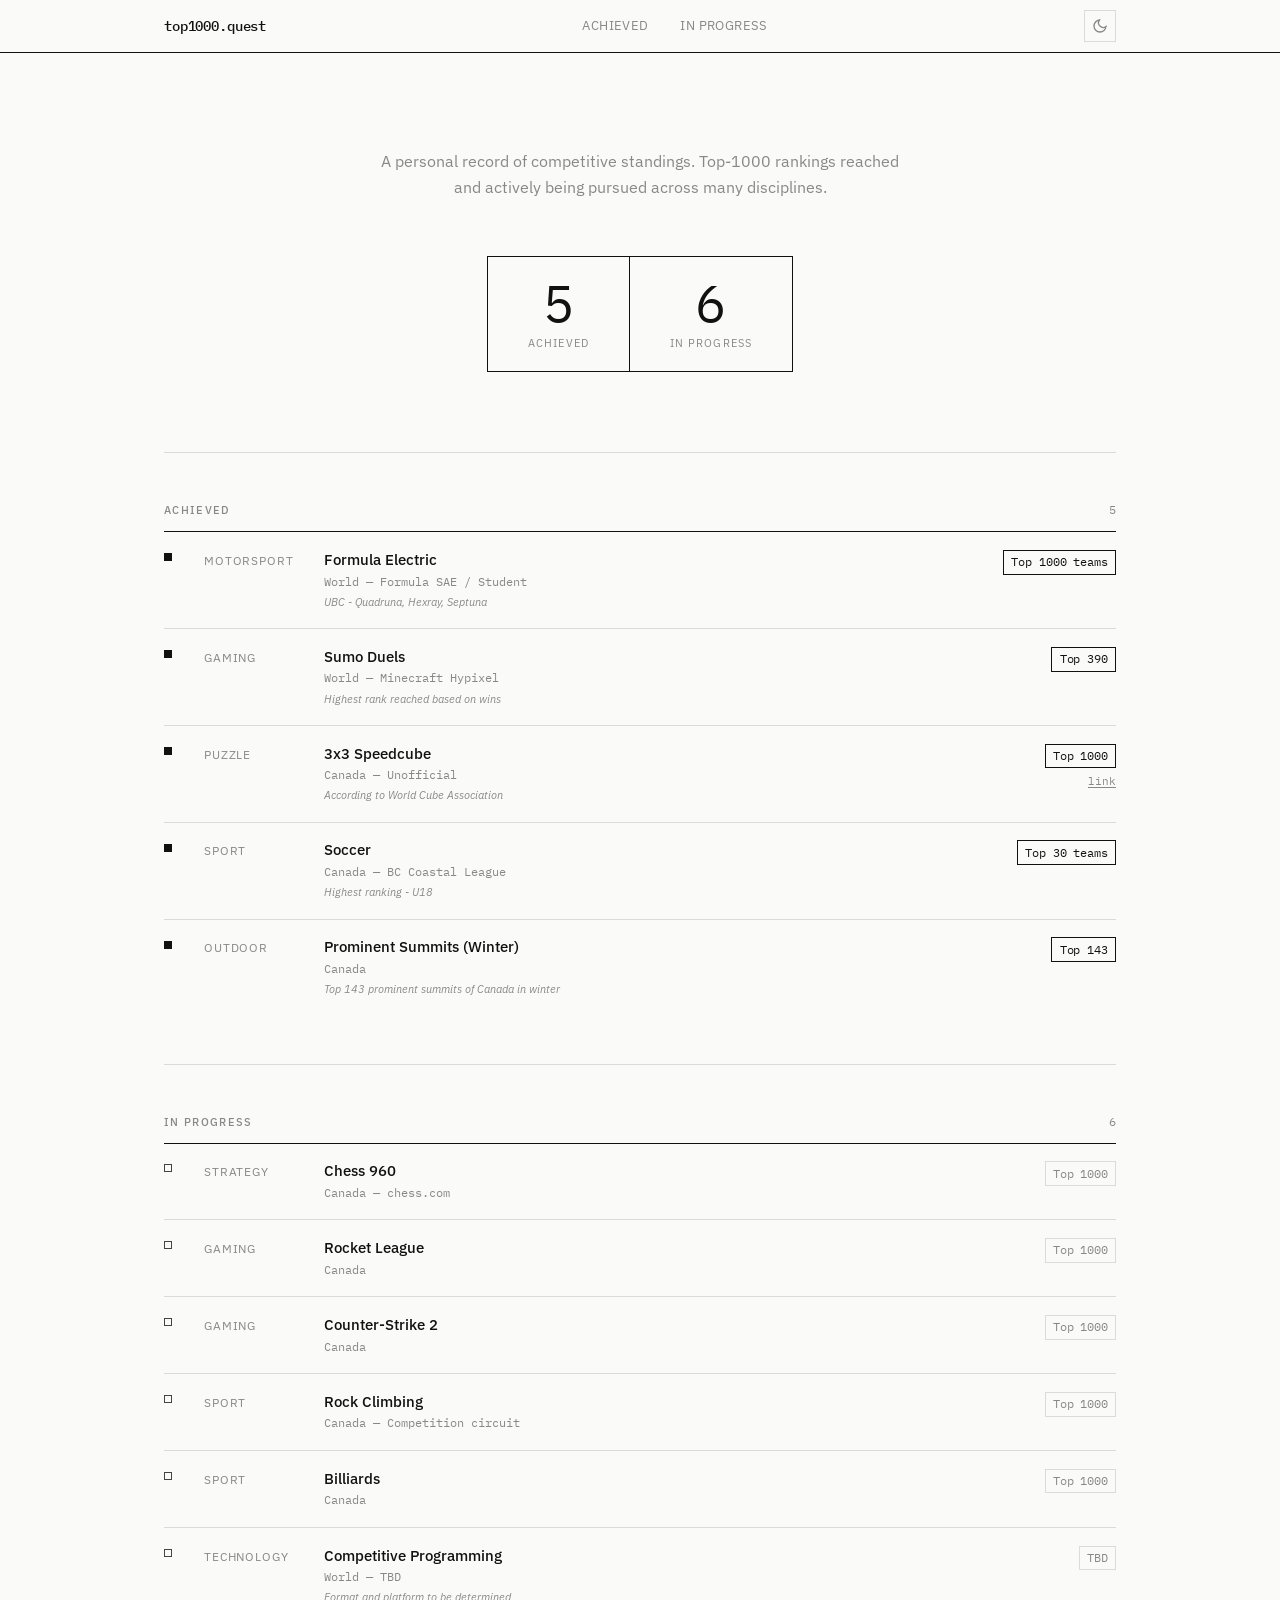
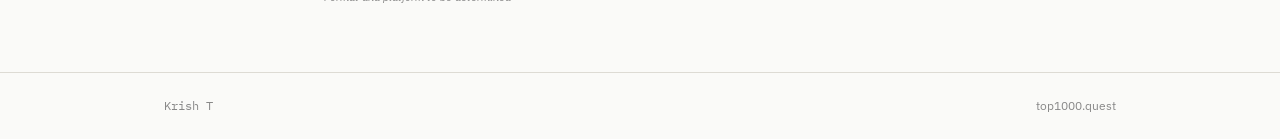
==== index.html @ 8ea3032d "Base new website for top1000.quest" ====
<!DOCTYPE html>
<html lang="en">
<head>
  <meta charset="UTF-8">
  <meta name="viewport" content="width=device-width, initial-scale=1.0">
  <meta name="description" content="A personal record of competitive standing — top-1000 rankings achieved and in progress across games, sports, and disciplines.">
  <title>top1000.quest</title>

  <!-- Favicon & device icons -->
  <link rel="icon" type="image/svg+xml" href="favicon.svg">
  <link rel="apple-touch-icon" href="logo.png">
  <meta name="msapplication-TileImage" content="logo.png">
  <meta name="msapplication-TileColor" content="#FAFAF8">
  <meta name="theme-color" content="#FAFAF8" media="(prefers-color-scheme: light)">
  <meta name="theme-color" content="#111111" media="(prefers-color-scheme: dark)">

  <!-- Open Graph (link previews) -->
  <meta property="og:title" content="top1000.quest">
  <meta property="og:description" content="A personal record of competitive standing — top-1000 rankings achieved and in progress.">
  <meta property="og:image" content="logo.png">

  <link rel="preconnect" href="https://fonts.googleapis.com">
  <link rel="preconnect" href="https://fonts.gstatic.com" crossorigin>
  <link href="https://fonts.googleapis.com/css2?family=IBM+Plex+Mono:wght@400;500&family=IBM+Plex+Sans:ital,wght@0,300;0,400;0,500;0,600;1,400&display=swap" rel="stylesheet">
  <link rel="stylesheet" href="style.css">
</head>
<body>

  <!-- ── Header ─────────────────────────────────────────────── -->
  <header>
    <div class="container">
      <div class="header-inner">
        <span class="site-name">top1000.quest</span>
        <nav>
          <a href="#achieved">Achieved</a>
          <a href="#ongoing">In Progress</a>
        </nav>

        <button id="theme-toggle" aria-label="Toggle dark mode">
          <!-- Sun — shown in dark mode -->
          <svg class="icon-sun" xmlns="http://www.w3.org/2000/svg" width="16" height="16" viewBox="0 0 24 24" fill="none" stroke="currentColor" stroke-width="2" stroke-linecap="square">
            <circle cx="12" cy="12" r="4"/>
            <line x1="12" y1="2"  x2="12" y2="5"/>
            <line x1="12" y1="19" x2="12" y2="22"/>
            <line x1="2"  y1="12" x2="5"  y2="12"/>
            <line x1="19" y1="12" x2="22" y2="12"/>
            <line x1="4.22"  y1="4.22"  x2="6.34"  y2="6.34"/>
            <line x1="17.66" y1="17.66" x2="19.78" y2="19.78"/>
            <line x1="19.78" y1="4.22"  x2="17.66" y2="6.34"/>
            <line x1="6.34"  y1="17.66" x2="4.22"  y2="19.78"/>
          </svg>
          <!-- Moon — shown in light mode -->
          <svg class="icon-moon" xmlns="http://www.w3.org/2000/svg" width="16" height="16" viewBox="0 0 24 24" fill="none" stroke="currentColor" stroke-width="2" stroke-linecap="square">
            <path d="M21 12.79A9 9 0 1 1 11.21 3 7 7 0 0 0 21 12.79z"/>
          </svg>
        </button>
      </div>
    </div>
  </header>

  <main>
    <div class="container">

      <!-- ── Hero ─────────────────────────────────────────────── -->
      <section class="hero">
        <p class="hero-desc">
          A personal record of competitive standings. Top-1000 rankings
          reached and actively being pursued across many disciplines.
        </p>

        <div class="hero-stats">
          <div class="stat-block">
            <span class="stat-number" id="stat-achieved">—</span>
            <span class="stat-label">Achieved</span>
          </div>
          <div class="stat-block">
            <span class="stat-number" id="stat-ongoing">—</span>
            <span class="stat-label">In Progress</span>
          </div>
        </div>
      </section>

      <!-- ── Achieved ──────────────────────────────────────────── -->
      <section class="quest-section" id="achieved">
        <div class="section-header">
          <span class="section-title">Achieved</span>
          <span class="section-count" id="achieved-count"></span>
        </div>
        <div class="quest-list" id="achieved-list"></div>
      </section>

      <!-- ── In Progress ───────────────────────────────────────── -->
      <section class="quest-section" id="ongoing">
        <div class="section-header">
          <span class="section-title">In Progress</span>
          <span class="section-count" id="ongoing-count"></span>
        </div>
        <div class="quest-list" id="ongoing-list"></div>
      </section>

    </div>
  </main>

  <!-- ── Footer ─────────────────────────────────────────────── -->
  <footer>
    <div class="container">
      <div class="footer-inner">
        <span class="footer-name">Krish T</span>
        <span class="footer-note">top1000.quest</span>
      </div>
    </div>
  </footer>

  <script src="assets/data.js"></script>
  <script src="assets/app.js"></script>
</body>
</html>
---- style.css ----
/* ─── Reset & Base ──────────────────────────────────────────── */
*, *::before, *::after {
  box-sizing: border-box;
  margin: 0;
  padding: 0;
}

:root {
  --color-bg:           #FAFAF8;
  --color-surface:      #F2F1ED;
  --color-text:         #111111;
  --color-text-mid:     #444444;
  --color-text-muted:   #888888;
  --color-border:       #DDDBD4;
  --color-border-strong:#111111;
  --color-achieved:     #111111;
  --color-ongoing:      #FAFAF8;

  --font-sans: 'IBM Plex Sans', -apple-system, BlinkMacSystemFont, 'Segoe UI', system-ui, sans-serif;
  --font-mono: 'IBM Plex Mono', 'Courier New', monospace;

  --max-width: 1080px;
  --page-x: clamp(1.25rem, 4vw, 3rem);
}

/* ─── Dark Mode ─────────────────────────────────────────────── */
[data-theme="dark"] {
  --color-bg:           #111111;
  --color-surface:      #1C1C1A;
  --color-text:         #EDECEA;
  --color-text-mid:     #AAAAAA;
  --color-text-muted:   #666666;
  --color-border:       #2A2A28;
  --color-border-strong:#EDECEA;
  --color-achieved:     #EDECEA;
  --color-ongoing:      #111111;
}

html {
  font-size: 16px;
  -webkit-font-smoothing: antialiased;
  -moz-osx-font-smoothing: grayscale;
}

body {
  background-color: var(--color-bg);
  color: var(--color-text);
  font-family: var(--font-sans);
  font-size: 1rem;
  line-height: 1.5;
  min-height: 100vh;
  display: flex;
  flex-direction: column;
  overflow-x: hidden;
  transition: background-color 0.2s ease, color 0.2s ease;
}

a {
  color: inherit;
  text-decoration: none;
}

/* ─── Layout Container ──────────────────────────────────────── */
.container {
  width: 100%;
  max-width: var(--max-width);
  margin: 0 auto;
  padding: 0 var(--page-x);
}

/* ─── Header ────────────────────────────────────────────────── */
header {
  border-bottom: 1px solid var(--color-border-strong);
  position: sticky;
  top: 0;
  background: var(--color-bg);
  z-index: 10;
}

.header-inner {
  display: flex;
  align-items: center;
  justify-content: space-between;
  height: 52px;
}

.site-name {
  font-family: var(--font-mono);
  font-size: 0.9rem;
  font-weight: 500;
  letter-spacing: -0.01em;
  color: var(--color-text);
}

nav {
  display: flex;
  gap: 2rem;
}

nav a {
  font-size: 0.8125rem;
  color: var(--color-text-muted);
  letter-spacing: 0.03em;
  text-transform: uppercase;
  transition: color 0.15s ease;
}

nav a:hover {
  color: var(--color-text);
}

/* ─── Theme Toggle ──────────────────────────────────────────── */
#theme-toggle {
  background: none;
  border: 1px solid var(--color-border);
  color: var(--color-text-muted);
  cursor: pointer;
  display: flex;
  align-items: center;
  justify-content: center;
  width: 32px;
  height: 32px;
  padding: 0;
  transition: color 0.15s ease, border-color 0.15s ease;
  flex-shrink: 0;
}

#theme-toggle:hover {
  color: var(--color-text);
  border-color: var(--color-text);
}

/* Default (light): show moon, hide sun */
#theme-toggle .icon-sun  { display: none; }
#theme-toggle .icon-moon { display: block; }

/* Dark mode: show sun, hide moon */
[data-theme="dark"] #theme-toggle .icon-sun  { display: block; }
[data-theme="dark"] #theme-toggle .icon-moon { display: none; }

/* ─── Hero ──────────────────────────────────────────────────── */
.hero {
  padding: 5rem 0 4rem;
  border-bottom: 1px solid var(--color-border);
  text-align: center;
}

.hero-desc {
  font-size: 1rem;
  color: var(--color-text-muted);
  max-width: 520px;
  margin: 0 auto 3.5rem;
  line-height: 1.6;
  text-align: center;
}

.hero-stats {
  display: flex;
  gap: 0;
  border: 1px solid var(--color-border-strong);
  width: fit-content;
  margin: 0 auto;
}

.stat-block {
  padding: 1.25rem 2.5rem;
  text-align: center;
}

.stat-block + .stat-block {
  border-left: 1px solid var(--color-border-strong);
}

.stat-number {
  font-family: var(--font-mono);
  font-size: 2.75rem;
  font-weight: 400;
  line-height: 1;
  display: block;
  margin-bottom: 0.35rem;
}

.stat-label {
  font-size: 0.6875rem;
  text-transform: uppercase;
  letter-spacing: 0.1em;
  color: var(--color-text-muted);
  display: block;
}

/* ─── Quest Sections ────────────────────────────────────────── */
.quest-section {
  padding: 3rem 0;
  border-bottom: 1px solid var(--color-border);
}

.quest-section:last-of-type {
  border-bottom: none;
}

.section-header {
  display: flex;
  align-items: baseline;
  justify-content: space-between;
  margin-bottom: 0;
  padding-bottom: 0.75rem;
  border-bottom: 1px solid var(--color-border-strong);
}

.section-title {
  font-size: 0.6875rem;
  font-weight: 500;
  text-transform: uppercase;
  letter-spacing: 0.12em;
  color: var(--color-text-muted);
}

.section-count {
  font-family: var(--font-mono);
  font-size: 0.75rem;
  color: var(--color-text-muted);
}

/* ─── Quest Rows ────────────────────────────────────────────── */
.quest-list {
  display: flex;
  flex-direction: column;
}

.quest-row {
  display: grid;
  grid-template-columns: 20px 100px 1fr 120px;
  align-items: start;
  gap: 0 1.25rem;
  padding: 1.1rem 0;
  border-bottom: 1px solid var(--color-border);
  transition: background-color 0.1s ease;
}

.quest-row:last-child {
  border-bottom: none;
}

.quest-row:hover {
  background-color: var(--color-surface);
  margin: 0 -1rem;
  padding-left: 1rem;
  padding-right: 1rem;
}

/* Indicator */
.quest-indicator {
  display: flex;
  align-items: center;
  padding-top: 0.2rem;
}

.status-dot {
  display: block;
  width: 8px;
  height: 8px;
  flex-shrink: 0;
}

.status-dot--achieved {
  background-color: var(--color-achieved);
}

.status-dot--ongoing {
  background-color: var(--color-ongoing);
  border: 1.5px solid var(--color-text-mid);
}

/* Category */
.quest-category {
  font-size: 0.75rem;
  text-transform: uppercase;
  letter-spacing: 0.07em;
  color: var(--color-text-muted);
  padding-top: 0.125rem;
}

/* Body */
.quest-body {
  display: flex;
  flex-direction: column;
  gap: 0.2rem;
}

.quest-name {
  font-size: 0.9375rem;
  font-weight: 500;
  color: var(--color-text);
  line-height: 1.3;
}

.quest-scope {
  font-size: 0.75rem;
  color: var(--color-text-muted);
  font-family: var(--font-mono);
}

.quest-note {
  font-size: 0.7rem;
  color: var(--color-text-muted);
  font-style: italic;
  display: block;
}

/* Rank */
.quest-rank-col {
  display: flex;
  flex-direction: column;
  align-items: flex-end;
  gap: 0.3rem;
}

.rank-label {
  font-family: var(--font-mono);
  font-size: 0.75rem;
  letter-spacing: -0.01em;
  padding: 0.15rem 0.45rem;
  border: 1px solid;
}

.rank-label--achieved {
  color: var(--color-text);
  border-color: var(--color-text);
  background: transparent;
}

.rank-label--ongoing {
  color: var(--color-text-muted);
  border-color: var(--color-border);
  background: transparent;
}

.quest-link {
  font-size: 0.7rem;
  color: var(--color-text-muted);
  font-family: var(--font-mono);
  text-decoration: underline;
  text-underline-offset: 2px;
}

.quest-link:hover {
  color: var(--color-text);
}

/* ─── Footer ────────────────────────────────────────────────── */
footer {
  margin-top: auto;
  border-top: 1px solid var(--color-border);
  padding: 1.5rem 0;
}

.footer-inner {
  display: flex;
  align-items: center;
  justify-content: space-between;
}

.footer-name {
  font-family: var(--font-mono);
  font-size: 0.75rem;
  color: var(--color-text-muted);
}

.footer-note {
  font-size: 0.75rem;
  color: var(--color-text-muted);
}

/* ─── Responsive ────────────────────────────────────────────── */

/* Large monitors: a little more breathing room */
@media (min-width: 1280px) {
  :root {
    --page-x: 4rem;
  }

  .hero {
    padding: 6rem 0 5rem;
  }

  .stat-number {
    font-size: 3.25rem;
  }
}

/* Tablet / small laptop */
@media (max-width: 900px) {
  .quest-row {
    grid-template-columns: 20px 80px 1fr 110px;
  }
}

/* Large phone / small tablet */
@media (max-width: 700px) {
  .hero {
    padding: 2.5rem 0 2rem;
  }

  .hero-desc {
    font-size: 0.9375rem;
    margin-bottom: 2.5rem;
  }

  .hero-stats {
    width: 100%;
  }

  .stat-block {
    flex: 1;
    padding: 1rem 0.75rem;
  }

  .stat-number {
    font-size: 2rem;
  }

  /* Quest rows: collapse to 2-col stacked layout */
  .quest-row {
    grid-template-columns: 20px 1fr;
    grid-template-rows: auto auto auto;
    gap: 0.15rem 0.75rem;
    padding: 0.9rem 0;
  }

  .quest-indicator {
    grid-row: 1;
    grid-column: 1;
    padding-top: 0.15rem;
  }

  .quest-category {
    grid-row: 1;
    grid-column: 2;
  }

  .quest-body {
    grid-row: 2;
    grid-column: 2;
  }

  .quest-rank-col {
    grid-row: 3;
    grid-column: 2;
    flex-direction: row;
    align-items: center;
    gap: 0.5rem;
    margin-top: 0.2rem;
  }

  nav {
    gap: 1.25rem;
  }

  .quest-section {
    padding: 2rem 0;
  }
}

/* Standard phones */
@media (max-width: 480px) {
  :root {
    --page-x: 1rem;
  }

  .header-inner {
    height: 46px;
  }

  .site-name {
    font-size: 0.8125rem;
  }

  nav a {
    font-size: 0.75rem;
    letter-spacing: 0.02em;
  }

  nav {
    gap: 1rem;
  }

  /* Disable the negative-margin hover trick — causes scroll on mobile */
  .quest-row:hover {
    margin: 0;
    padding-left: 0;
    padding-right: 0;
  }

  .stat-number {
    font-size: 1.75rem;
  }

  .stat-label {
    font-size: 0.625rem;
  }

  .stat-block {
    padding: 0.875rem 0.5rem;
  }

  .quest-name {
    font-size: 0.875rem;
  }
}

/* Small phones (iPhone SE, Galaxy A series, etc.) */
@media (max-width: 390px) {
  /* Hide nav links — page is one scroll, toggle stays visible */
  nav {
    display: none;
  }

  .site-name {
    font-size: 0.8rem;
  }

  .hero {
    padding: 2rem 0 1.75rem;
  }

  .hero-desc {
    font-size: 0.875rem;
    margin-bottom: 2rem;
  }
}
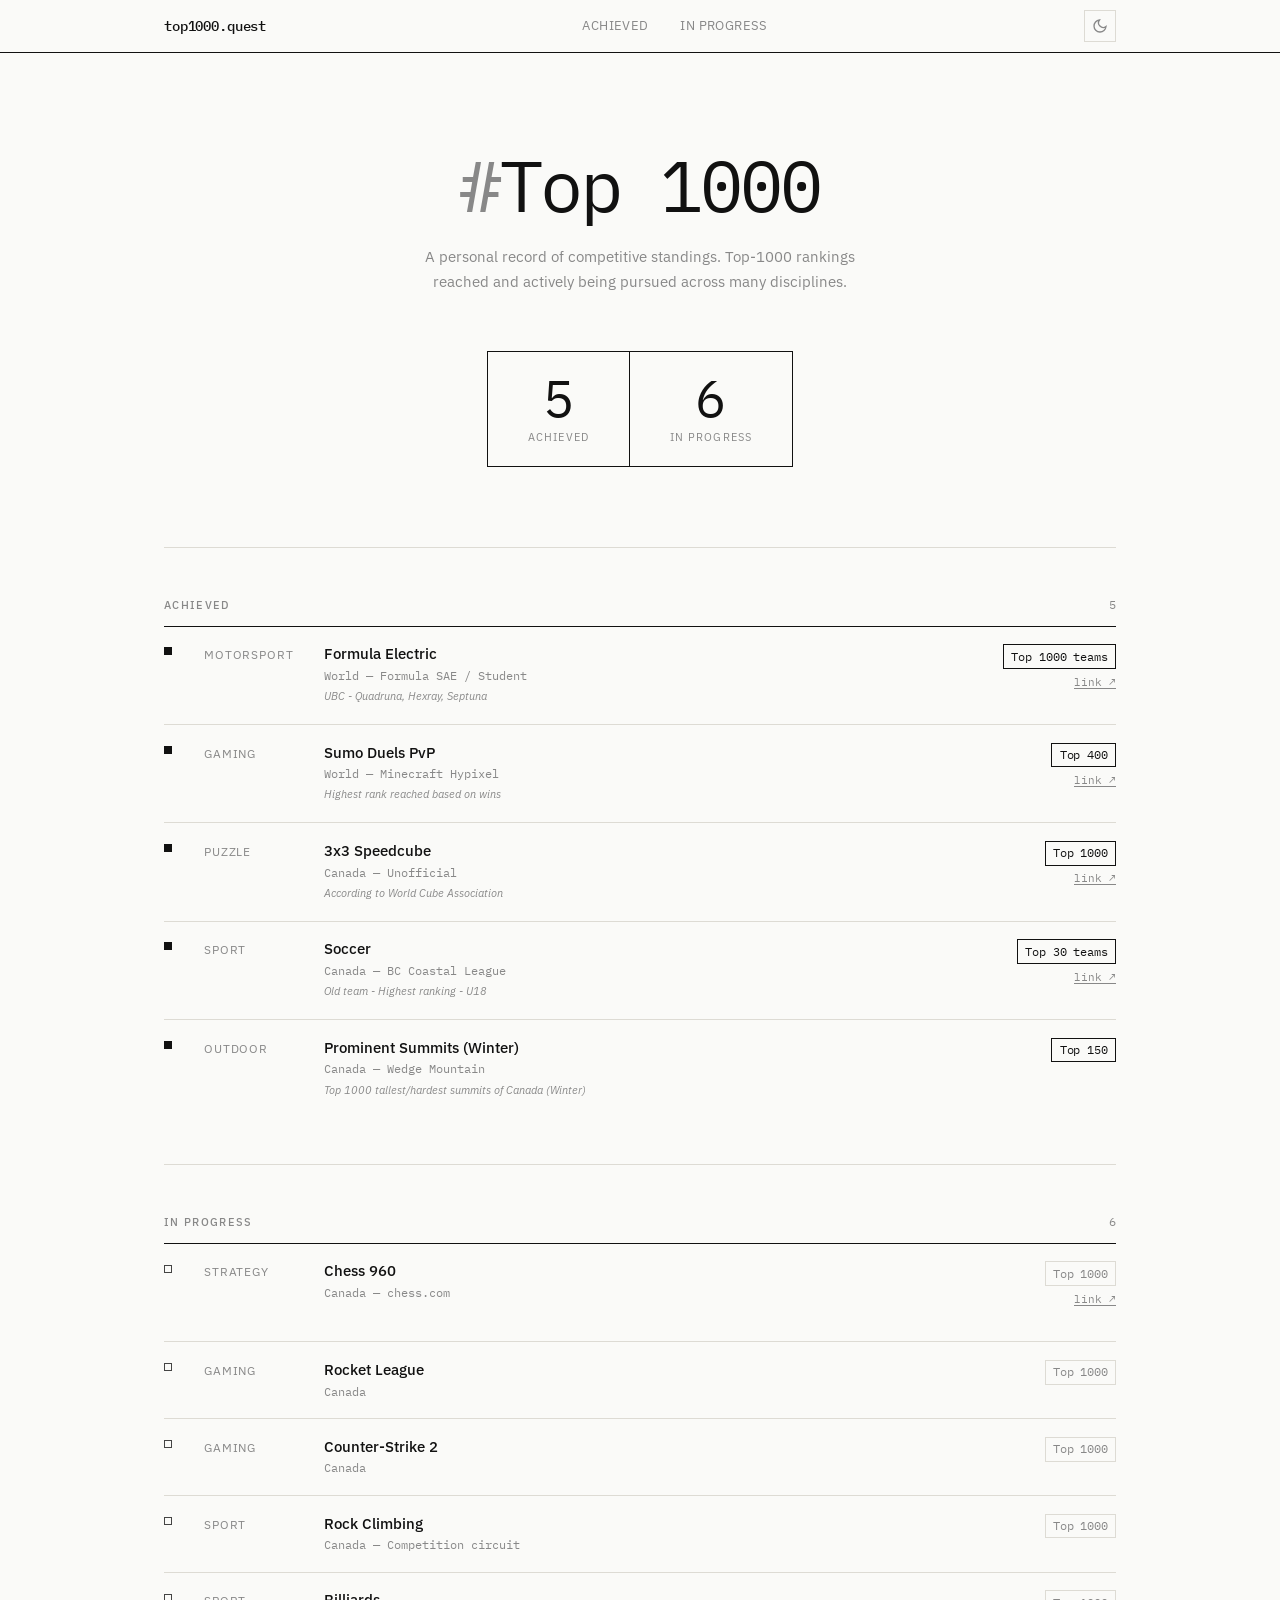
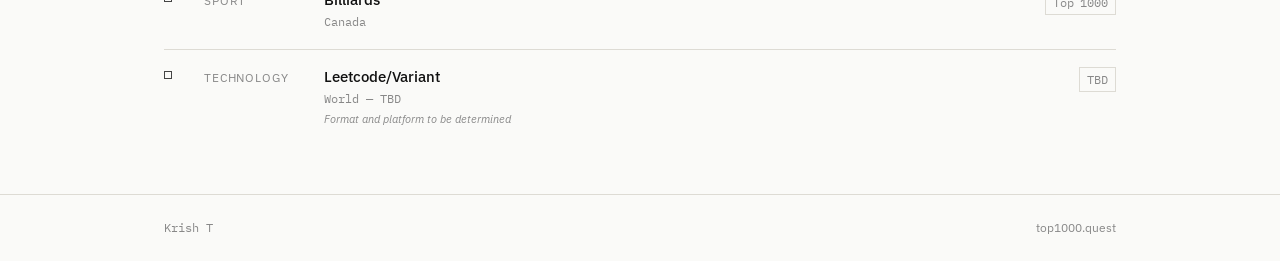
==== commit ac4abe42: "buff in style and more links and clickable list items" ====
--- a/index.html
+++ b/index.html
@@ -14,7 +14,7 @@
   <meta name="theme-color" content="#FAFAF8" media="(prefers-color-scheme: light)">
   <meta name="theme-color" content="#111111" media="(prefers-color-scheme: dark)">
 
-  <!-- Open Graph (link previews) -->
+  <!-- Open Graph -->
   <meta property="og:title" content="top1000.quest">
   <meta property="og:description" content="A personal record of competitive standing — top-1000 rankings achieved and in progress.">
   <meta property="og:image" content="logo.png">
@@ -23,10 +23,17 @@
   <link rel="preconnect" href="https://fonts.gstatic.com" crossorigin>
   <link href="https://fonts.googleapis.com/css2?family=IBM+Plex+Mono:wght@400;500&family=IBM+Plex+Sans:ital,wght@0,300;0,400;0,500;0,600;1,400&display=swap" rel="stylesheet">
   <link rel="stylesheet" href="style.css">
+  <script>
+    (function () {
+      var stored = localStorage.getItem('theme');
+      var prefersLight = window.matchMedia('(prefers-color-scheme: light)').matches;
+      document.documentElement.setAttribute('data-theme', stored ?? (prefersLight ? 'light' : 'dark'));
+    })();
+  </script>
 </head>
 <body>
 
-  <!-- ── Header ─────────────────────────────────────────────── -->
+  <!-- ── Header ────────────────────────────────────────────────── -->
   <header>
     <div class="container">
       <div class="header-inner">
@@ -61,8 +68,11 @@
   <main>
     <div class="container">
 
-      <!-- ── Hero ─────────────────────────────────────────────── -->
+      <!-- ── Hero ──────────────────────────────────────────────── -->
       <section class="hero">
+        <h1 class="hero-title">
+          <span class="hero-hash">#</span>Top&nbsp;1000
+        </h1>
         <p class="hero-desc">
           A personal record of competitive standings. Top-1000 rankings
           reached and actively being pursued across many disciplines.
@@ -80,7 +90,7 @@
         </div>
       </section>
 
-      <!-- ── Achieved ──────────────────────────────────────────── -->
+      <!-- ── Achieved ───────────────────────────────────────────── -->
       <section class="quest-section" id="achieved">
         <div class="section-header">
           <span class="section-title">Achieved</span>
@@ -89,7 +99,7 @@
         <div class="quest-list" id="achieved-list"></div>
       </section>
 
-      <!-- ── In Progress ───────────────────────────────────────── -->
+      <!-- ── In Progress ────────────────────────────────────────── -->
       <section class="quest-section" id="ongoing">
         <div class="section-header">
           <span class="section-title">In Progress</span>
@@ -101,7 +111,7 @@
     </div>
   </main>
 
-  <!-- ── Footer ─────────────────────────────────────────────── -->
+  <!-- ── Footer ────────────────────────────────────────────────── -->
   <footer>
     <div class="container">
       <div class="footer-inner">
@@ -111,6 +121,24 @@
     </div>
   </footer>
 
+  <!-- ── Quest Detail Modal ─────────────────────────────────────── -->
+  <div id="quest-modal" class="modal-overlay" aria-hidden="true" role="dialog" aria-modal="true">
+    <div class="modal-panel">
+      <button class="modal-close" id="modal-close" aria-label="Close">
+        <svg xmlns="http://www.w3.org/2000/svg" width="14" height="14" viewBox="0 0 24 24" fill="none" stroke="currentColor" stroke-width="2" stroke-linecap="square">
+          <line x1="18" y1="6" x2="6" y2="18"/>
+          <line x1="6" y1="6" x2="18" y2="18"/>
+        </svg>
+      </button>
+      <div id="modal-content"></div>
+    </div>
+  </div>
+
+  <!-- ── Lightbox ───────────────────────────────────────────────── -->
+  <div id="lightbox" class="lightbox" aria-hidden="true" role="dialog" aria-modal="true" aria-label="Image viewer">
+    <img id="lightbox-img" src="" alt="" class="lightbox-img">
+  </div>
+
   <script src="assets/data.js"></script>
   <script src="assets/app.js"></script>
 </body>
--- a/style.css
+++ b/style.css
@@ -1,4 +1,4 @@
-/* ─── Reset & Base ──────────────────────────────────────────── */
+/* ─── Reset & Base ───────────────────────────────────────────── */
 *, *::before, *::after {
   box-sizing: border-box;
   margin: 0;
@@ -7,7 +7,7 @@
 
 :root {
   --color-bg:           #FAFAF8;
-  --color-surface:      #F2F1ED;
+  --color-surface:      #F0EFE9;
   --color-text:         #111111;
   --color-text-mid:     #444444;
   --color-text-muted:   #888888;
@@ -23,10 +23,10 @@
   --page-x: clamp(1.25rem, 4vw, 3rem);
 }
 
-/* ─── Dark Mode ─────────────────────────────────────────────── */
+/* ─── Dark Mode ──────────────────────────────────────────────── */
 [data-theme="dark"] {
   --color-bg:           #111111;
-  --color-surface:      #1C1C1A;
+  --color-surface:      #1A1A18;
   --color-text:         #EDECEA;
   --color-text-mid:     #AAAAAA;
   --color-text-muted:   #666666;
@@ -60,7 +60,7 @@
   text-decoration: none;
 }
 
-/* ─── Layout Container ──────────────────────────────────────── */
+/* ─── Layout Container ───────────────────────────────────────── */
 .container {
   width: 100%;
   max-width: var(--max-width);
@@ -68,7 +68,7 @@
   padding: 0 var(--page-x);
 }
 
-/* ─── Header ────────────────────────────────────────────────── */
+/* ─── Header ─────────────────────────────────────────────────── */
 header {
   border-bottom: 1px solid var(--color-border-strong);
   position: sticky;
@@ -109,7 +109,7 @@
   color: var(--color-text);
 }
 
-/* ─── Theme Toggle ──────────────────────────────────────────── */
+/* ─── Theme Toggle ───────────────────────────────────────────── */
 #theme-toggle {
   background: none;
   border: 1px solid var(--color-border);
@@ -130,28 +130,39 @@
   border-color: var(--color-text);
 }
 
-/* Default (light): show moon, hide sun */
 #theme-toggle .icon-sun  { display: none; }
 #theme-toggle .icon-moon { display: block; }
 
-/* Dark mode: show sun, hide moon */
 [data-theme="dark"] #theme-toggle .icon-sun  { display: block; }
 [data-theme="dark"] #theme-toggle .icon-moon { display: none; }
 
-/* ─── Hero ──────────────────────────────────────────────────── */
+/* ─── Hero ───────────────────────────────────────────────────── */
 .hero {
   padding: 5rem 0 4rem;
   border-bottom: 1px solid var(--color-border);
   text-align: center;
 }
 
+.hero-title {
+  font-family: var(--font-mono);
+  font-size: clamp(2.25rem, 7vw, 4.5rem);
+  font-weight: 400;
+  letter-spacing: -0.04em;
+  line-height: 1;
+  margin-bottom: 1.5rem;
+  color: var(--color-text);
+}
+
+.hero-hash {
+  color: var(--color-text-muted);
+}
+
 .hero-desc {
-  font-size: 1rem;
-  color: var(--color-text-muted);
-  max-width: 520px;
+  font-size: 0.9375rem;
+  color: var(--color-text-muted);
+  max-width: 480px;
   margin: 0 auto 3.5rem;
-  line-height: 1.6;
-  text-align: center;
+  line-height: 1.65;
 }
 
 .hero-stats {
@@ -188,7 +199,7 @@
   display: block;
 }
 
-/* ─── Quest Sections ────────────────────────────────────────── */
+/* ─── Quest Sections ─────────────────────────────────────────── */
 .quest-section {
   padding: 3rem 0;
   border-bottom: 1px solid var(--color-border);
@@ -221,7 +232,7 @@
   color: var(--color-text-muted);
 }
 
-/* ─── Quest Rows ────────────────────────────────────────────── */
+/* ─── Quest Rows ─────────────────────────────────────────────── */
 .quest-list {
   display: flex;
   flex-direction: column;
@@ -229,12 +240,21 @@
 
 .quest-row {
   display: grid;
-  grid-template-columns: 20px 100px 1fr 120px;
+  grid-template-columns: 20px 100px 1fr 130px;
   align-items: start;
   gap: 0 1.25rem;
   padding: 1.1rem 0;
   border-bottom: 1px solid var(--color-border);
-  transition: background-color 0.1s ease;
+  cursor: pointer;
+
+  /* Stagger fade-in on page load */
+  animation: row-enter 0.45s ease both;
+  animation-delay: calc(var(--ri, 0) * 35ms + 80ms);
+}
+
+@keyframes row-enter {
+  from { opacity: 0; transform: translateY(5px); }
+  to   { opacity: 1; transform: translateY(0); }
 }
 
 .quest-row:last-child {
@@ -307,7 +327,7 @@
   display: block;
 }
 
-/* Rank */
+/* Rank column */
 .quest-rank-col {
   display: flex;
   flex-direction: column;
@@ -341,13 +361,304 @@
   font-family: var(--font-mono);
   text-decoration: underline;
   text-underline-offset: 2px;
+  cursor: pointer;
+  transition: color 0.15s ease;
 }
 
 .quest-link:hover {
   color: var(--color-text);
 }
 
-/* ─── Footer ────────────────────────────────────────────────── */
+/* Expand icon — appears on row hover */
+.quest-expand-icon {
+  line-height: 0;
+  color: var(--color-text-muted);
+  opacity: 0;
+  transform: scale(0.85);
+  transition: opacity 0.15s ease, transform 0.15s ease;
+}
+
+.quest-row:hover .quest-expand-icon {
+  opacity: 0.55;
+  transform: scale(1);
+}
+
+/* Proof dot — visible on rows that have images */
+.proof-dot {
+  display: block;
+  width: 4px;
+  height: 4px;
+  border-radius: 50%;
+  background: var(--color-text-muted);
+  opacity: 0.4;
+  margin-left: auto;
+}
+
+/* ─── Modal Overlay ──────────────────────────────────────────── */
+/*
+ * Opening:  spring animation (slight overshoot, iOS-like feel)
+ * Closing:  fast ease-in (snappy)
+ * Backdrop: blur fades in/out with panel
+ */
+.modal-overlay {
+  position: fixed;
+  inset: 0;
+  z-index: 200;
+  display: flex;
+  align-items: center;
+  justify-content: center;
+  padding: 1.5rem 1rem;
+
+  background: rgba(0, 0, 0, 0);
+  backdrop-filter: blur(0);
+  -webkit-backdrop-filter: blur(0);
+  pointer-events: none;
+  visibility: hidden;
+
+  /* When hiding: keep visible long enough for close animation to finish */
+  transition:
+    background 0.28s ease,
+    backdrop-filter 0.28s ease,
+    -webkit-backdrop-filter 0.28s ease,
+    visibility 0s 0.28s;
+}
+
+.modal-overlay.is-open {
+  background: rgba(0, 0, 0, 0.45);
+  backdrop-filter: blur(10px);
+  -webkit-backdrop-filter: blur(10px);
+  pointer-events: all;
+  visibility: visible;
+  transition:
+    background 0.28s ease,
+    backdrop-filter 0.28s ease,
+    -webkit-backdrop-filter 0.28s ease,
+    visibility 0s 0s;
+}
+
+[data-theme="dark"] .modal-overlay.is-open {
+  background: rgba(0, 0, 0, 0.65);
+}
+
+/* ─── Modal Panel ────────────────────────────────────────────── */
+.modal-panel {
+  width: 100%;
+  max-width: 640px;
+  max-height: min(85vh, 720px);
+  overflow-y: auto;
+  overscroll-behavior: contain;
+  background: var(--color-bg);
+  border: 1px solid var(--color-border-strong);
+  position: relative;
+
+  /* Closed state: small + shifted down */
+  opacity: 0;
+  transform: scale(0.86) translateY(24px);
+  transition:
+    opacity 0.22s ease,
+    transform 0.22s cubic-bezier(0.4, 0, 1, 1);
+}
+
+/* Open state: spring with slight overshoot (0.34, 1.56, 0.64, 1) */
+.modal-overlay.is-open .modal-panel {
+  opacity: 1;
+  transform: scale(1) translateY(0);
+  transition:
+    opacity 0.3s ease,
+    transform 0.5s cubic-bezier(0.34, 1.56, 0.64, 1);
+}
+
+/* ─── Modal Close Button ─────────────────────────────────────── */
+.modal-close {
+  position: absolute;
+  top: 1rem;
+  right: 1rem;
+  background: none;
+  border: 1px solid var(--color-border);
+  color: var(--color-text-muted);
+  cursor: pointer;
+  width: 28px;
+  height: 28px;
+  display: flex;
+  align-items: center;
+  justify-content: center;
+  transition: color 0.15s ease, border-color 0.15s ease;
+  z-index: 1;
+  flex-shrink: 0;
+}
+
+.modal-close:hover {
+  color: var(--color-text);
+  border-color: var(--color-text);
+}
+
+/* ─── Modal Content ──────────────────────────────────────────── */
+.modal-header {
+  padding: 1.75rem 2rem 1.25rem;
+  padding-right: 3.5rem; /* clear close button */
+  border-bottom: 1px solid var(--color-border);
+}
+
+.modal-meta {
+  display: flex;
+  align-items: center;
+  gap: 0.5rem;
+  margin-bottom: 0.65rem;
+}
+
+.modal-category-tag {
+  font-family: var(--font-mono);
+  font-size: 0.625rem;
+  text-transform: uppercase;
+  letter-spacing: 0.1em;
+  color: var(--color-text-muted);
+}
+
+.modal-status-tag {
+  font-family: var(--font-mono);
+  font-size: 0.625rem;
+  text-transform: uppercase;
+  letter-spacing: 0.08em;
+  padding: 0.1rem 0.35rem;
+  border: 1px solid;
+}
+
+.modal-status-tag--achieved {
+  color: var(--color-text);
+  border-color: var(--color-text);
+}
+
+.modal-status-tag--ongoing {
+  color: var(--color-text-muted);
+  border-color: var(--color-border);
+}
+
+.modal-title {
+  font-family: var(--font-sans);
+  font-size: 1.4rem;
+  font-weight: 600;
+  line-height: 1.2;
+  margin-bottom: 0.35rem;
+  color: var(--color-text);
+}
+
+.modal-scope {
+  font-family: var(--font-mono);
+  font-size: 0.75rem;
+  color: var(--color-text-muted);
+  margin: 0;
+}
+
+.modal-body {
+  padding: 1.25rem 2rem 1.75rem;
+  display: flex;
+  flex-direction: column;
+  gap: 0.8rem;
+}
+
+.modal-rank {
+  align-self: flex-start;
+}
+
+.modal-details {
+  font-size: 0.9rem;
+  line-height: 1.65;
+  color: var(--color-text-mid);
+  margin: 0;
+}
+
+.modal-note {
+  font-size: 0.8125rem;
+  color: var(--color-text-muted);
+  font-style: italic;
+  margin: 0;
+  padding-top: 0.5rem;
+  border-top: 1px solid var(--color-border);
+}
+
+.modal-link {
+  align-self: flex-start;
+  font-family: var(--font-mono);
+  font-size: 0.75rem;
+  color: var(--color-text-muted);
+  text-decoration: underline;
+  text-underline-offset: 3px;
+  cursor: pointer;
+  transition: color 0.15s ease;
+}
+
+.modal-link:hover {
+  color: var(--color-text);
+}
+
+/* ─── Proof / Image Grid ─────────────────────────────────────── */
+.modal-proof {
+  border-top: 1px solid var(--color-border);
+  padding-top: 0.75rem;
+}
+
+.modal-proof-label {
+  font-family: var(--font-mono);
+  font-size: 0.625rem;
+  text-transform: uppercase;
+  letter-spacing: 0.1em;
+  color: var(--color-text-muted);
+  margin-bottom: 0.65rem;
+}
+
+.modal-image-grid {
+  display: grid;
+  grid-template-columns: repeat(auto-fill, minmax(160px, 1fr));
+  gap: 0.4rem;
+}
+
+.modal-img {
+  width: 100%;
+  aspect-ratio: 4/3;
+  object-fit: cover;
+  border: 1px solid var(--color-border);
+  cursor: zoom-in;
+  display: block;
+  transition: opacity 0.15s ease, border-color 0.15s ease;
+}
+
+.modal-img:hover {
+  opacity: 0.85;
+  border-color: var(--color-text);
+}
+
+/* ─── Lightbox ───────────────────────────────────────────────── */
+.lightbox {
+  position: fixed;
+  inset: 0;
+  z-index: 300;
+  background: rgba(0, 0, 0, 0.92);
+  display: flex;
+  align-items: center;
+  justify-content: center;
+  padding: 2rem;
+  cursor: zoom-out;
+
+  opacity: 0;
+  visibility: hidden;
+  transition: opacity 0.2s ease, visibility 0s 0.2s;
+}
+
+.lightbox.is-open {
+  opacity: 1;
+  visibility: visible;
+  transition: opacity 0.2s ease, visibility 0s 0s;
+}
+
+.lightbox-img {
+  max-width: 100%;
+  max-height: 100%;
+  object-fit: contain;
+  pointer-events: none;
+  border: 1px solid rgba(255, 255, 255, 0.08);
+}
+
+/* ─── Footer ─────────────────────────────────────────────────── */
 footer {
   margin-top: auto;
   border-top: 1px solid var(--color-border);
@@ -371,53 +682,36 @@
   color: var(--color-text-muted);
 }
 
-/* ─── Responsive ────────────────────────────────────────────── */
-
-/* Large monitors: a little more breathing room */
+/* ─── Responsive ─────────────────────────────────────────────── */
+
 @media (min-width: 1280px) {
-  :root {
-    --page-x: 4rem;
-  }
-
-  .hero {
-    padding: 6rem 0 5rem;
-  }
-
-  .stat-number {
-    font-size: 3.25rem;
-  }
-}
-
-/* Tablet / small laptop */
+  :root { --page-x: 4rem; }
+  .hero { padding: 6rem 0 5rem; }
+  .stat-number { font-size: 3.25rem; }
+}
+
 @media (max-width: 900px) {
   .quest-row {
     grid-template-columns: 20px 80px 1fr 110px;
   }
 }
 
-/* Large phone / small tablet */
 @media (max-width: 700px) {
-  .hero {
-    padding: 2.5rem 0 2rem;
-  }
+  .hero { padding: 2.5rem 0 2rem; }
 
   .hero-desc {
     font-size: 0.9375rem;
     margin-bottom: 2.5rem;
   }
 
-  .hero-stats {
-    width: 100%;
-  }
+  .hero-stats { width: 100%; }
 
   .stat-block {
     flex: 1;
     padding: 1rem 0.75rem;
   }
 
-  .stat-number {
-    font-size: 2rem;
-  }
+  .stat-number { font-size: 2rem; }
 
   /* Quest rows: collapse to 2-col stacked layout */
   .quest-row {
@@ -427,21 +721,9 @@
     padding: 0.9rem 0;
   }
 
-  .quest-indicator {
-    grid-row: 1;
-    grid-column: 1;
-    padding-top: 0.15rem;
-  }
-
-  .quest-category {
-    grid-row: 1;
-    grid-column: 2;
-  }
-
-  .quest-body {
-    grid-row: 2;
-    grid-column: 2;
-  }
+  .quest-indicator { grid-row: 1; grid-column: 1; padding-top: 0.15rem; }
+  .quest-category  { grid-row: 1; grid-column: 2; }
+  .quest-body      { grid-row: 2; grid-column: 2; }
 
   .quest-rank-col {
     grid-row: 3;
@@ -452,76 +734,68 @@
     margin-top: 0.2rem;
   }
 
-  nav {
-    gap: 1.25rem;
-  }
-
-  .quest-section {
-    padding: 2rem 0;
-  }
-}
-
-/* Standard phones */
+  .quest-expand-icon { display: none; }
+
+  nav { gap: 1.25rem; }
+
+  .quest-section { padding: 2rem 0; }
+
+  /* Modal */
+  .modal-panel {
+    max-height: 90svh;
+  }
+
+  .modal-header {
+    padding: 1.25rem 1.25rem 1rem;
+    padding-right: 3rem;
+  }
+
+  .modal-body {
+    padding: 1rem 1.25rem 1.5rem;
+  }
+
+  .modal-title { font-size: 1.2rem; }
+
+  .modal-image-grid {
+    grid-template-columns: repeat(auto-fill, minmax(130px, 1fr));
+  }
+}
+
 @media (max-width: 480px) {
-  :root {
-    --page-x: 1rem;
-  }
-
-  .header-inner {
-    height: 46px;
-  }
-
-  .site-name {
-    font-size: 0.8125rem;
-  }
+  :root { --page-x: 1rem; }
+
+  .header-inner { height: 46px; }
+
+  .site-name { font-size: 0.8125rem; }
 
   nav a {
     font-size: 0.75rem;
     letter-spacing: 0.02em;
   }
 
-  nav {
-    gap: 1rem;
-  }
-
-  /* Disable the negative-margin hover trick — causes scroll on mobile */
+  nav { gap: 1rem; }
+
+  /* Disable negative-margin hover trick on mobile (causes scroll) */
   .quest-row:hover {
     margin: 0;
     padding-left: 0;
     padding-right: 0;
   }
 
-  .stat-number {
-    font-size: 1.75rem;
-  }
-
-  .stat-label {
-    font-size: 0.625rem;
-  }
-
-  .stat-block {
-    padding: 0.875rem 0.5rem;
-  }
-
-  .quest-name {
-    font-size: 0.875rem;
-  }
-}
-
-/* Small phones (iPhone SE, Galaxy A series, etc.) */
+  .stat-number  { font-size: 1.75rem; }
+  .stat-label   { font-size: 0.625rem; }
+  .stat-block   { padding: 0.875rem 0.5rem; }
+  .quest-name   { font-size: 0.875rem; }
+}
+
 @media (max-width: 390px) {
-  /* Hide nav links — page is one scroll, toggle stays visible */
-  nav {
-    display: none;
-  }
-
-  .site-name {
-    font-size: 0.8rem;
-  }
-
-  .hero {
-    padding: 2rem 0 1.75rem;
-  }
+  nav { display: none; }
+
+  .site-name { font-size: 0.8rem; }
+
+  .hero { padding: 2rem 0 1.75rem; }
+
+  .hero-title { font-size: 2rem; }
 
   .hero-desc {
     font-size: 0.875rem;
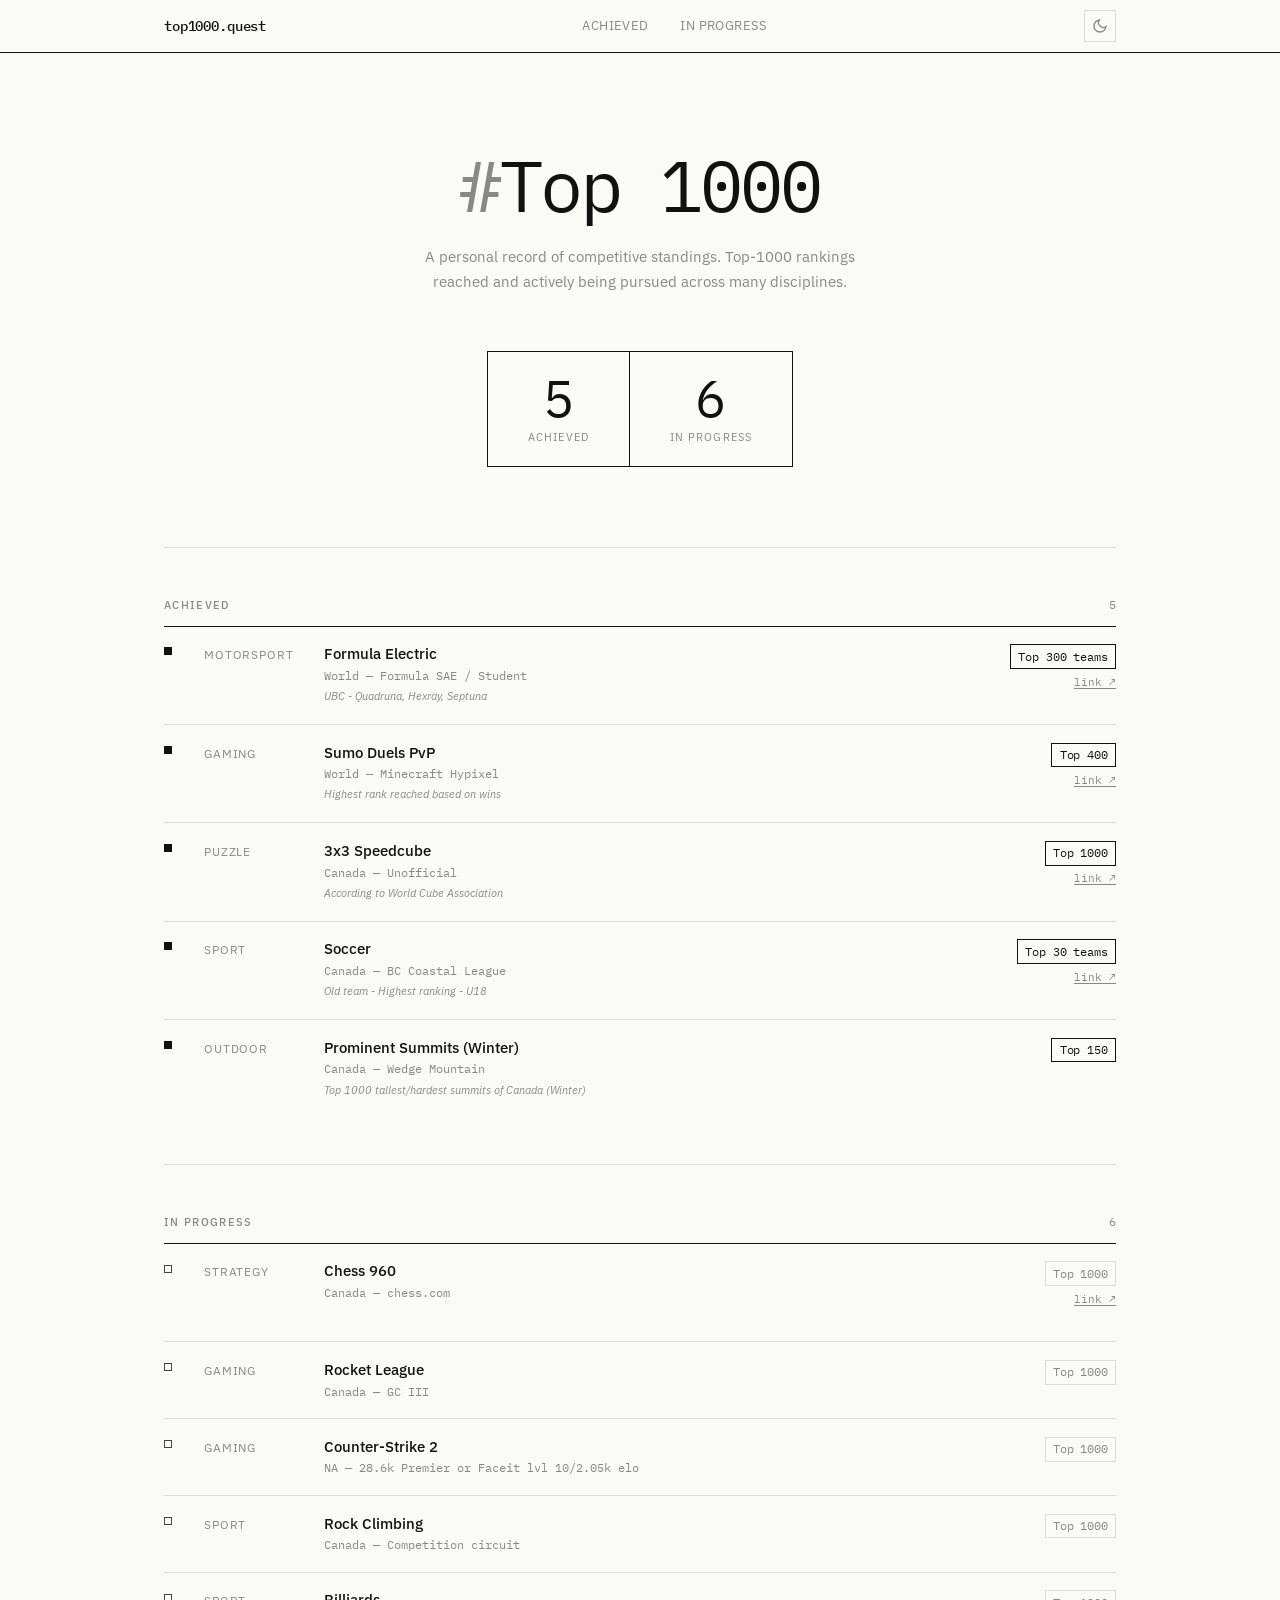
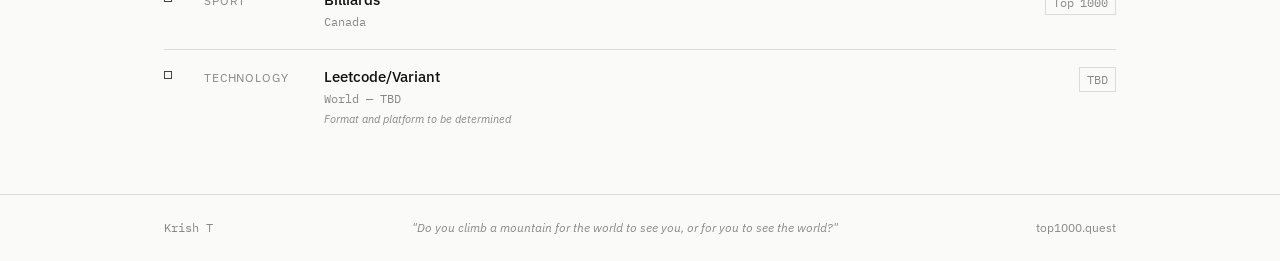
==== commit bc6a7436: "quote" ====
--- a/index.html
+++ b/index.html
@@ -116,6 +116,7 @@
     <div class="container">
       <div class="footer-inner">
         <span class="footer-name">Krish T</span>
+        <span class="footer-quote">"Do you climb a mountain for the world to see you, or for you to see the world?"</span>
         <span class="footer-note">top1000.quest</span>
       </div>
     </div>
--- a/style.css
+++ b/style.css
@@ -682,6 +682,13 @@
   color: var(--color-text-muted);
 }
 
+.footer-quote {
+  font-size: 0.75rem;
+  color: var(--color-text-muted);
+  font-style: italic;
+  text-align: center;
+}
+
 /* ─── Responsive ─────────────────────────────────────────────── */
 
 @media (min-width: 1280px) {
